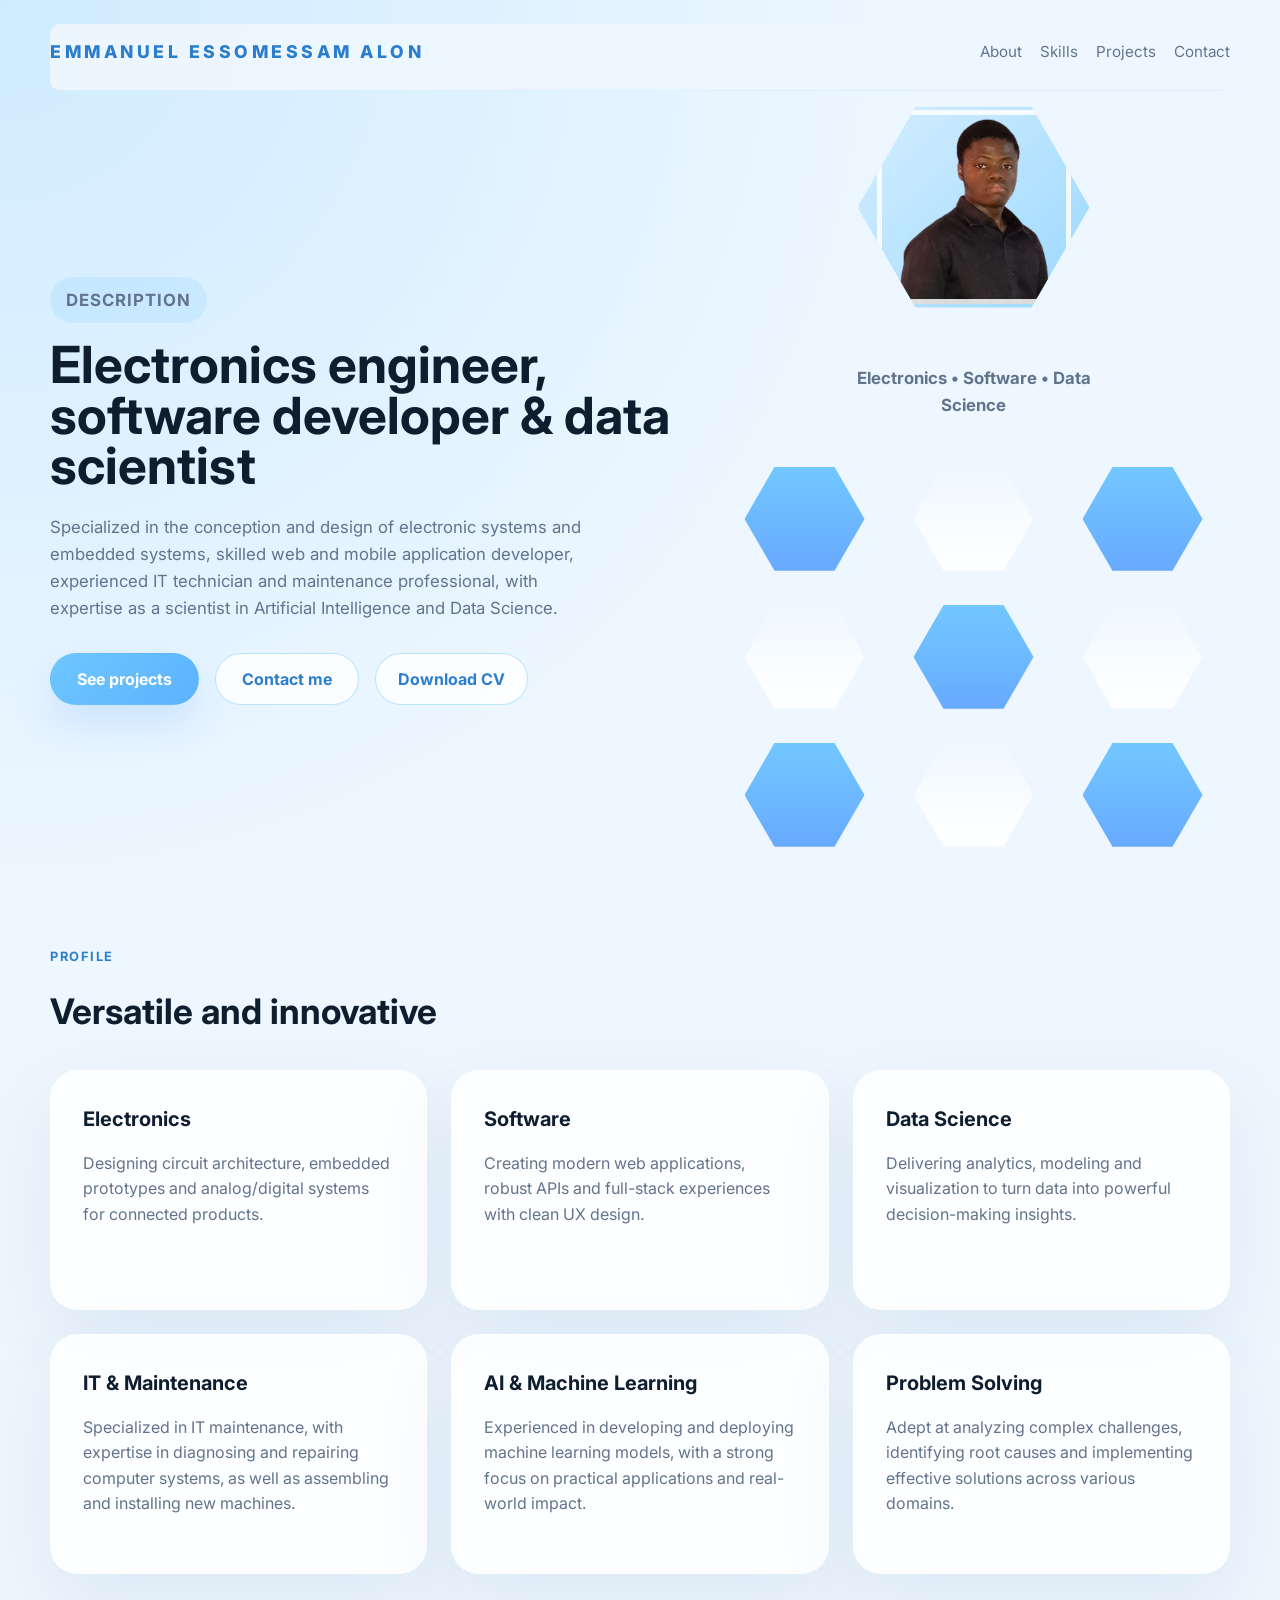
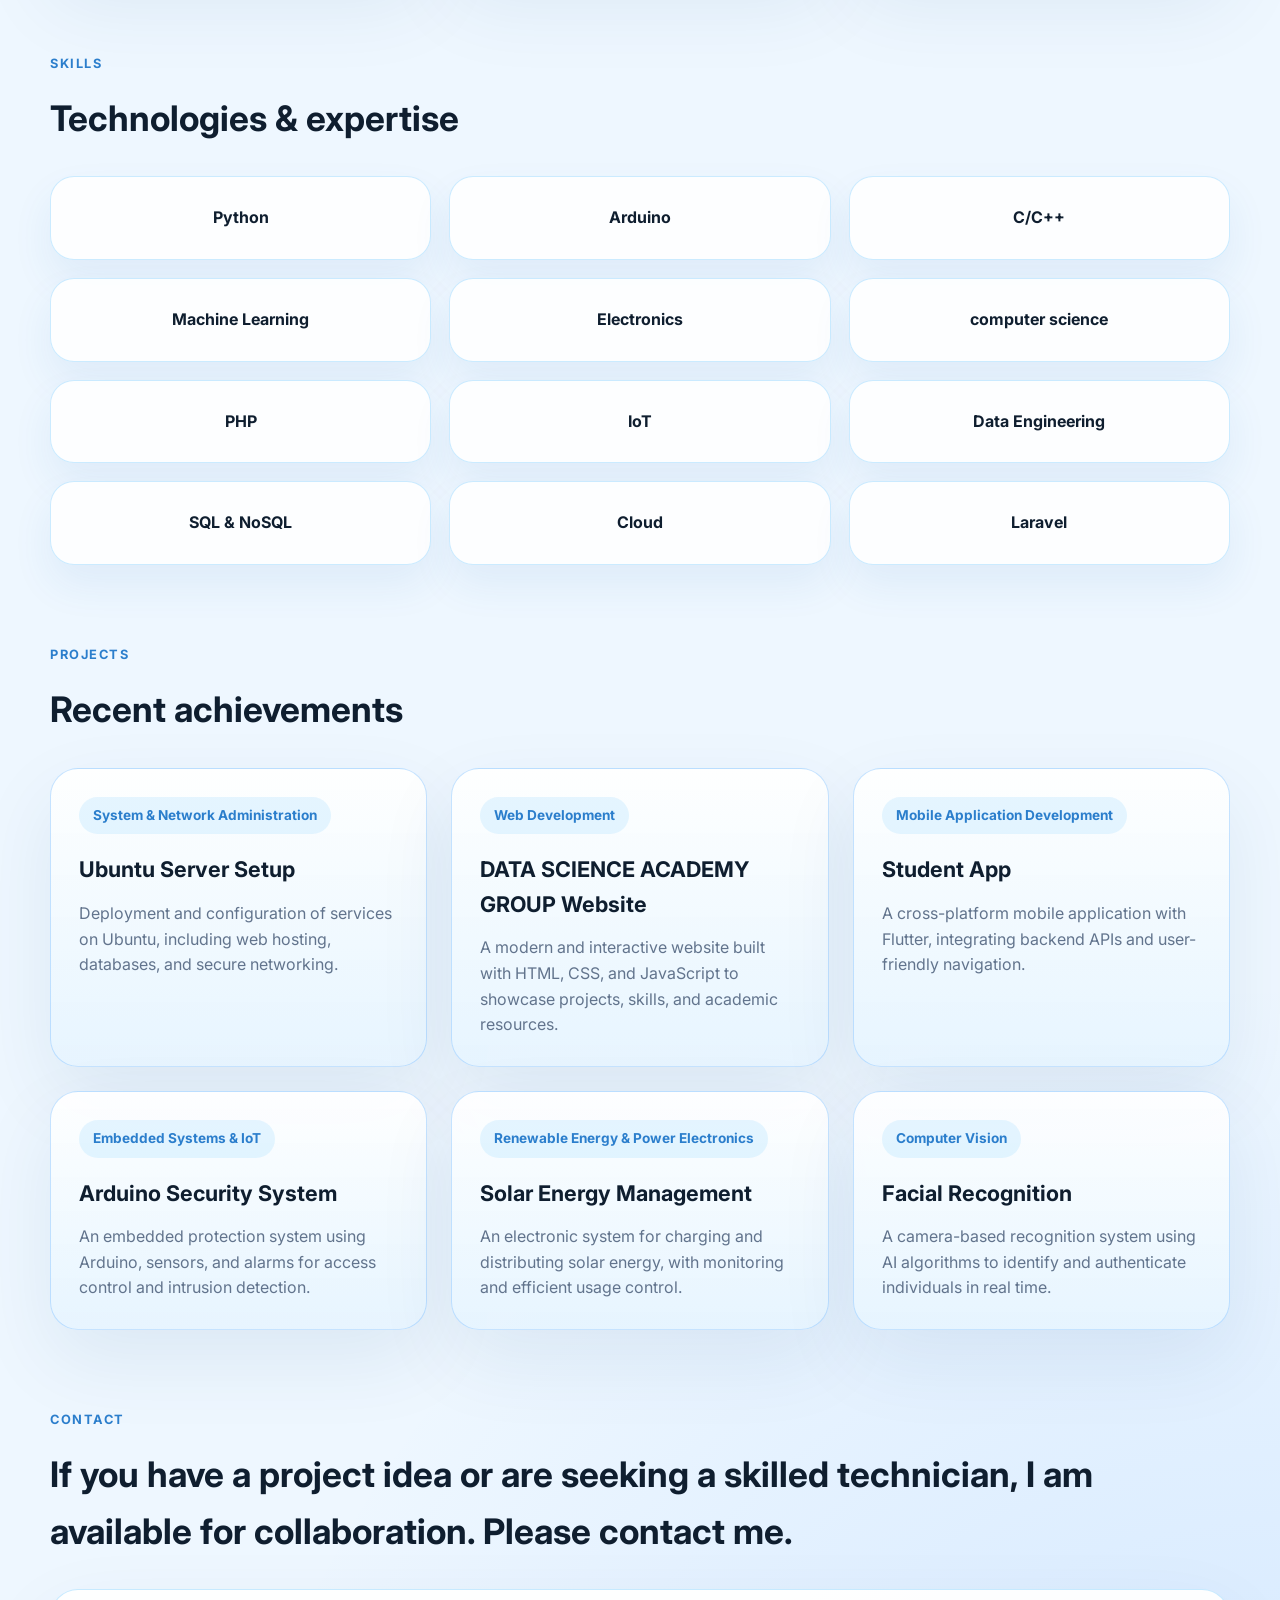
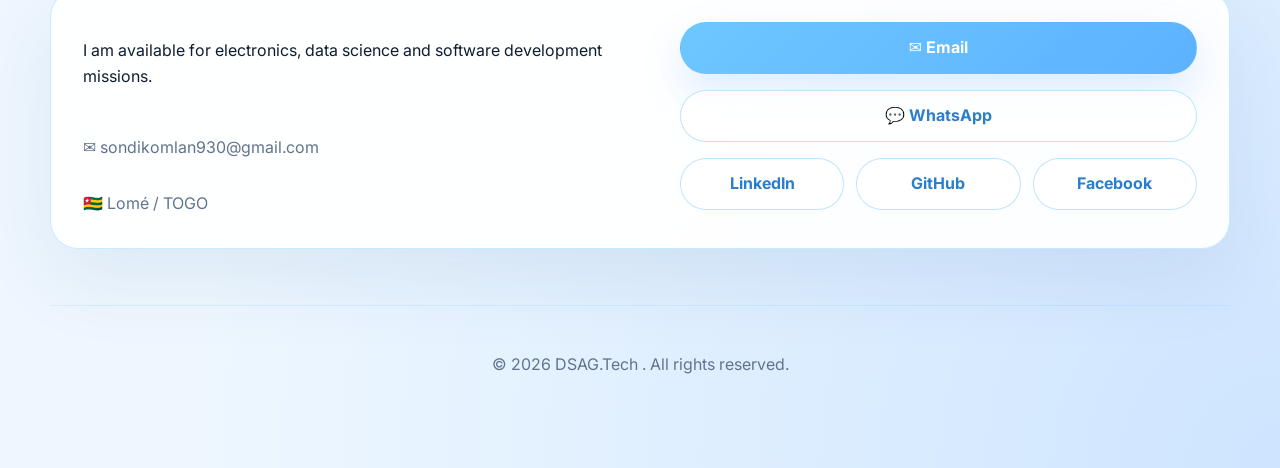
==== index.html @ 9032694a "prmeiere version" ====
<!DOCTYPE html>
<html lang="en">
<head>
  <meta charset="UTF-8" />
  <meta name="viewport" content="width=device-width, initial-scale=1.0" />
  <title>Portfolio — Electronics, Software & Data Science</title>
  <link rel="preconnect" href="https://fonts.googleapis.com" />
  <link rel="preconnect" href="https://fonts.gstatic.com" crossorigin />
  <link href="https://fonts.googleapis.com/css2?family=Inter:wght@400;500;600;700;800&display=swap" rel="stylesheet" />
  <link rel="stylesheet" href="styles.css" />
</head>
<body>
  <div class="page-shell">
    <header class="topbar">
      <div class="brand">Emmanuel Essomessam ALON</div>
      <nav class="nav-links">
        <a href="#about">About</a>
        <a href="#skills">Skills</a>
        <a href="#projects">Projects</a>
        <a href="#contact">Contact</a>
      </nav>
    </header>

    <section class="hero" id="home">
      <div class="hero-copy">
        <p class="eyebrow">DESCRIPTION</p>
        <h1>Electronics engineer, software developer & data scientist</h1>
        <p>Specialized in the conception and design of electronic systems and embedded systems, skilled web and mobile application developer, experienced IT technician and maintenance professional, with expertise as a scientist in Artificial Intelligence and Data Science.</p>
        <div class="hero-actions">
          <a class="button primary" href="#projects">See projects</a>
          <a class="button secondary" href="#contact">Contact me</a>
          <a id="downloadCvBtn" class="button secondary download-btn" href="assets/cv.pdf" download>Download CV</a>
        </div>
      </div>
      <div class="hero-visual">
        <div class="profile-card">
          <div class="profile-hex">
            <div id="profileImage" class="hex-image" style="background-image: url('assets/profile.png');"></div>
          </div>
          <div class="profile-copy">
            <p class="profile-role">Electronics • Software • Data Science</p>
          </div>
        </div>
        <div class="hive-grid">
          <div class="hexagon accent"></div>
          <div class="hexagon"></div>
          <div class="hexagon accent"></div>
          <div class="hexagon"></div>
          <div class="hexagon accent"></div>
          <div class="hexagon"></div>
          <div class="hexagon accent"></div>
          <div class="hexagon"></div>
          <div class="hexagon accent"></div>
        </div>
      </div>
    </section>

    <section class="section cards" id="about">
      <div class="section-head">
        <span class="section-tag">Profile</span>
        <h2>Versatile and innovative</h2>
      </div>
      <div class="card-grid">
        <article class="info-card">
          <h3>Electronics</h3>
          <p>Designing circuit architecture, embedded prototypes and analog/digital systems for connected products.</p>
        </article>
        <article class="info-card">
          <h3>Software</h3>
          <p>Creating modern web applications, robust APIs and full-stack experiences with clean UX design.</p>
        </article>
        <article class="info-card">
          <h3>Data Science</h3>
          <p>Delivering analytics, modeling and visualization to turn data into powerful decision-making insights.</p>
        </article>
        <article class="info-card">
          <h3>IT & Maintenance</h3>
          <p>Specialized in IT maintenance, with expertise in diagnosing and repairing computer systems, as well as assembling and installing new machines.</p>
        </article>
        <article class="info-card">
          <h3>AI & Machine Learning</h3>
          <p>Experienced in developing and deploying machine learning models, with a strong focus on practical applications and real-world impact.</p>
        </article>
        <article class="info-card">
          <h3>Problem Solving</h3>
          <p>Adept at analyzing complex challenges, identifying root causes and implementing effective solutions across various domains.</p>
        </article>
      </div>
    </section>

    <section class="section" id="skills">
      <div class="section-head">
        <span class="section-tag">Skills</span>
        <h2>Technologies & expertise</h2>
      </div>
      <div class="skill-hive">
        <div class="skill-hex">Python</div>
        <div class="skill-hex">Arduino</div>
        <div class="skill-hex">C/C++</div>
        <div class="skill-hex">Machine Learning</div>
        <div class="skill-hex">Electronics</div>
        <div class="skill-hex">computer science</div>
        <div class="skill-hex">PHP</div>
        <div class="skill-hex">IoT</div>
        <div class="skill-hex">Data Engineering</div>
        <div class="skill-hex">SQL & NoSQL</div>
        <div class="skill-hex">Cloud</div>
        <div class="skill-hex">Laravel</div>
      </div>
    </section>

    <section class="section projects" id="projects">
      <div class="section-head">
        <span class="section-tag">Projects</span>
        <h2>Recent achievements</h2>
      </div>
      <div class="project-grid">
  <article class="project-card">
    <span class="project-label">System & Network Administration</span>
    <h3>Ubuntu Server Setup</h3>
    <p>Deployment and configuration of services on Ubuntu, including web hosting, databases, and secure networking.</p>
  </article>

  <article class="project-card">
    <span class="project-label">Web Development</span>
    <h3>DATA SCIENCE ACADEMY GROUP Website</h3>
    <p>A modern and interactive website built with HTML, CSS, and JavaScript to showcase projects, skills, and academic resources.</p>
  </article>

  <article class="project-card">
    <span class="project-label">Mobile Application Development</span>
    <h3>Student App</h3>
    <p>A cross-platform mobile application with Flutter, integrating backend APIs and user-friendly navigation.</p>
  </article>

  <article class="project-card">
    <span class="project-label">Embedded Systems & IoT</span>
    <h3>Arduino Security System</h3>
    <p>An embedded protection system using Arduino, sensors, and alarms for access control and intrusion detection.</p>
  </article>

  <article class="project-card">
    <span class="project-label">Renewable Energy & Power Electronics</span>
    <h3>Solar Energy Management</h3>
    <p>An electronic system for charging and distributing solar energy, with monitoring and efficient usage control.</p>
  </article>

  <article class="project-card">
    <span class="project-label">Computer Vision</span>
    <h3>Facial Recognition</h3>
    <p>A camera-based recognition system using AI algorithms to identify and authenticate individuals in real time.</p>
  </article>
</div>

    </section>

    <section class="section contact" id="contact">
      <div class="section-head">
        <span class="section-tag">Contact</span>
        <h2>If you have a project idea or are seeking a skilled technician, I am available for collaboration. Please contact me.</h2>
      </div>
      <div class="contact-panel">
        <div class="contact-info">
          <p>I am available for electronics, data science and software development missions.</p>
          <p class="contact-detail">✉️ <a href="mailto:sondikomlan930@gmail.com">sondikomlan930@gmail.com</a></p>
          <p class="contact-detail">🇹🇬 Lomé / TOGO</p>
        </div>
        <div class="contact-actions">
          <a class="button primary" href="mailto:sondikomlan930@gmail.com">✉️ Email</a>
          <a class="button secondary" href="https://wa.me/22870389566?text=Bonjour%20Emmanuel%2C%20je%20voudrais%20discuter%20d'un%20projet" target="_blank" rel="noreferrer noopener">💬 WhatsApp</a>
          <div class="social-links">
            <a class="button secondary" href="https://www.linkedin.com/in/komlan-sondi-41ba12397/" target="_blank" rel="noreferrer noopener">LinkedIn</a>
            <a class="button secondary" href="https://github.com/ALON940" target="_blank" rel="noreferrer noopener">GitHub</a>
            <a class="button secondary" href="https://web.facebook.com/profile.php?id=61587472871070" target="_blank" rel="noreferrer noopener">Facebook</a>
          </div>
        </div>
      </div>
    </section>

    <footer class="site-footer">
      <p>&copy; 2026 DSAG.Tech . All rights reserved.</p>
    </footer>
  </div>
  <script src="script.js"></script>
</body>
</html>
---- styles.css ----
:root {
  color-scheme: light;
  --bg: #eef7ff;
  --surface: rgba(255, 255, 255, 0.86);
  --surface-strong: rgba(255, 255, 255, 0.96);
  --text: #0f1e2f;
  --muted: #62748d;
  --accent: #6dc7ff;
  --accent-dark: #2b7ecc;
  --shadow: 0 30px 80px rgba(18, 63, 116, 0.08);
  --radius: 28px;
}

* {
  box-sizing: border-box;
}

html, body {
  margin: 0;
  min-height: 100%;
  font-family: 'Inter', system-ui, sans-serif;
  background: radial-gradient(circle at top left, rgba(109, 199, 255, 0.24), transparent 24%),
              radial-gradient(circle at bottom right, rgba(59, 146, 255, 0.18), transparent 28%),
              var(--bg);
  color: var(--text);
}

body {
  line-height: 1.6;
}

img {
  max-width: 100%;
  display: block;
}

a {
  color: inherit;
  text-decoration: none;
}

.page-shell {
  width: min(1180px, calc(100% - 32px));
  margin: 0 auto;
  padding: 24px 0 64px;
}

.topbar {
  position: sticky;
  top: 0;
  z-index: 20;
  display: flex;
  justify-content: space-between;
  align-items: center;
  gap: 20px;
  padding: 14px 0 24px;
  background: rgba(238, 247, 255, 0.94);
  backdrop-filter: blur(14px);
  border-bottom: 1px solid rgba(109, 199, 255, 0.16);
  border-radius: 10px;
}

.brand {
  font-weight: 800;
  font-size: 1.1rem;
  letter-spacing: 0.2em;
  text-transform: uppercase;
  color: var(--accent-dark);
}

.nav-links {
  display: flex;
  flex-wrap: wrap;
  gap: 18px;
  font-size: 0.95rem;
}

.nav-links a {
  color: var(--muted);
}

.hero {
  display: grid;
  grid-template-columns: 1.1fr 0.9fr;
  gap: 40px;
  align-items: center;
  margin-bottom: 60px;
}

.hero-copy {
  max-width: 620px;
}

.eyebrow {
  display: inline-block;
  margin: 0 0 16px;
  padding: 10px 16px;
  border-radius: 999px;
  background: rgba(109, 199, 255, 0.18);
  color: var(--accent-dark);
  font-weight: 700;
  letter-spacing: 0.06em;
  text-transform: uppercase;
  font-size: 0.8rem;
}

.hero h1 {
  margin: 0;
  font-size: clamp(2.8rem, 4vw, 5rem);
  line-height: 0.98;
}

.hero p {
  max-width: 560px;
  color: var(--muted);
  margin-top: 24px;
  font-size: 1.05rem;
}

.hero-actions {
  display: flex;
  flex-wrap: wrap;
  gap: 16px;
  margin-top: 32px;
}

.button {
  display: inline-flex;
  align-items: center;
  justify-content: center;
  min-height: 52px;
  padding: 0 26px;
  border-radius: 999px;
  border: 1px solid transparent;
  font-weight: 700;
  transition: transform 0.25s ease, box-shadow 0.25s ease, background 0.25s ease;
}

.button:hover {
  transform: translateY(-2px);
}

.primary {
  background: linear-gradient(135deg, var(--accent), #5db2ff);
  color: white;
  box-shadow: 0 18px 40px rgba(72, 150, 255, 0.18);
}

.secondary {
  color: var(--accent-dark);
  background: rgba(255, 255, 255, 0.82);
  border-color: rgba(109, 199, 255, 0.45);
}

.hero-visual {
  position: relative;
  min-height: 520px;
  display: grid;
  grid-template-columns: 1fr;
  gap: 28px;
  align-items: center;
}

.profile-card {
  display: grid;
  gap: 18px;
  justify-items: center;
  text-align: center;
}

.contact-panel {
  display: grid;
  grid-template-columns: 1.1fr 1fr;
  gap: 28px;
  align-items: flex-start;
  padding: 32px;
  border-radius: var(--radius);
  background: rgba(255, 255, 255, 0.94);
  box-shadow: var(--shadow);
  border: 1px solid rgba(109, 199, 255, 0.38);
}

.contact-info {
  display: grid;
  gap: 16px;
}

.contact-actions {
  display: grid;
  gap: 16px;
}

.contact-actions .button {
  width: 100%;
}

.social-links {
  display: grid;
  grid-template-columns: repeat(3, minmax(0, 1fr));
  gap: 12px;
}

.contact-tip {
  margin: 0;
  color: var(--muted);
}

.contact-form {
  display: grid;
  gap: 16px;
}

.contact-form label {
  display: grid;
  gap: 10px;
  font-weight: 600;
  color: var(--text);
}

.contact-form input,
.contact-form textarea {
  width: 100%;
  min-width: 0;
  border: 1px solid rgba(109, 199, 255, 0.35);
  background: rgba(255, 255, 255, 0.95);
  border-radius: 18px;
  padding: 16px 18px;
  color: var(--text);
  font: inherit;
  transition: border-color 0.2s ease, box-shadow 0.2s ease;
}

.contact-form input:focus,
.contact-form textarea:focus {
  outline: none;
  border-color: var(--accent-dark);
  box-shadow: 0 0 0 4px rgba(109, 199, 255, 0.16);
}

.form-status {
  margin: 0;
  color: var(--accent-dark);
  font-size: 0.95rem;
  min-height: 1.4em;
}

.site-footer {
  margin-top: 56px;
  padding: 30px 0 10px;
  border-top: 1px solid rgba(109, 199, 255, 0.2);
  color: var(--muted);
  display: grid;
  gap: 8px;
  text-align: center;
}

/*modifier la taille du profil*/
.profile-hex {
  width: 232px;
  aspect-ratio: 1 / 1;
  background: linear-gradient(135deg, rgba(109, 199, 255, 0.18), rgba(107, 199, 255, 0.65));
  box-shadow: var(--shadow);
  clip-path: polygon(25% 6.7%, 75% 6.7%, 100% 50%, 75% 93.3%, 25% 93.3%, 0% 50%);
  display: grid;
  place-items: center;
  padding: 18px;
  border: 1px solid rgba(255, 255, 255, 0.9);
  position: relative;
}

.hex-image {
  width: 100%;
  height: 100%;
  border-radius: 22px;
  background: radial-gradient(circle at top, rgba(109, 199, 255, 0.85), rgba(57, 116, 212, 0.35));
  background-size: cover;
  background-position: center;
  position: relative;
  border: 5px solid rgba(255, 255, 255, 0.84);
}

.hex-image.image-loaded {
  box-shadow: inset 0 0 0 1px rgba(255, 255, 255, 0.45);
}

.profile-copy {
  max-width: 280px;
}

.profile-role {
  margin: 0;
  font-size: 1rem;
  font-weight: 700;
  color: var(--accent-dark);
}

.profile-meta {
  margin: 10px 0 0;
  color: var(--muted);
  font-size: 0.96rem;
  line-height: 1.5;
}

.hive-grid {
  display: grid;
  grid-template-columns: repeat(3, 1fr);
  gap: 18px;
  justify-items: center;
  align-items: center;
  padding: 12px;
}

.button.secondary.download-btn {
  padding-left: 22px;
  padding-right: 22px;
}

.hexagon {
  width: 120px;
  aspect-ratio: 1 / 1;
  background: rgba(255, 255, 255, 0.88);
  box-shadow: var(--shadow);
  clip-path: polygon(25% 6.7%, 75% 6.7%, 100% 50%, 75% 93.3%, 25% 93.3%, 0% 50%);
  position: relative;
  transition: transform 0.3s ease, background 0.3s ease;
}

.hexagon::before {
  content: '';
  position: absolute;
  inset: 0;
  background: linear-gradient(180deg, rgba(109, 199, 255, 0.12), transparent 75%);
  border-radius: 24px;
}

.hexagon.accent {
  background: linear-gradient(180deg, rgba(109, 199, 255, 0.95), rgba(80, 154, 255, 0.86));
}

.hexagon:hover {
  transform: translateY(-10px);
}

.section {
  margin-top: 80px;
}

.section-head {
  display: grid;
  gap: 16px;
  margin-bottom: 30px;
}

.section-tag {
  color: var(--accent-dark);
  font-weight: 700;
  text-transform: uppercase;
  letter-spacing: 0.12em;
  font-size: 0.8rem;
}

.section h2 {
  margin: 0;
  font-size: clamp(2rem, 2.75vw, 3rem);
}

.cards .card-grid {
  display: grid;
  grid-template-columns: repeat(3, minmax(240px, 1fr));
  gap: 24px;
}

.info-card {
  padding: 32px;
  border-radius: var(--radius);
  background: var(--surface);
  box-shadow: var(--shadow);
  border: 1px solid rgba(255, 255, 255, 0.66);
  min-height: 240px;
}

.info-card h3 {
  margin: 0 0 16px;
  font-size: 1.25rem;
}

.info-card p {
  margin: 0;
  color: var(--muted);
}

.skill-hive {
  display: grid;
  grid-template-columns: repeat(3, minmax(110px, 1fr));
  gap: 18px;
}

.skill-hex {
  padding: 28px 16px;
  border-radius: 24px;
  background: rgba(255, 255, 255, 0.88);
  border: 1px solid rgba(109, 199, 255, 0.35);
  text-align: center;
  font-weight: 700;
  box-shadow: 0 20px 40px rgba(39, 98, 180, 0.08);
}

.project-grid {
  display: grid;
  grid-template-columns: repeat(3, minmax(260px, 1fr));
  gap: 24px;
}

.project-card {
  padding: 28px;
  border-radius: var(--radius);
  background: linear-gradient(180deg, rgba(255, 255, 255, 0.92), rgba(230, 244, 255, 0.95));
  box-shadow: var(--shadow);
  border: 1px solid rgba(142, 200, 255, 0.5);
}

.project-label {
  display: inline-flex;
  padding: 8px 14px;
  border-radius: 999px;
  background: rgba(109, 199, 255, 0.16);
  color: var(--accent-dark);
  font-size: 0.85rem;
  font-weight: 700;
  margin-bottom: 18px;
}

.project-card h3 {
  margin: 0 0 14px;
  font-size: 1.35rem;
}

.project-card p {
  margin: 0;
  color: var(--muted);
}

.contact-detail {
  margin: 14px 0 0;
  color: var(--muted);
}

@media (max-width: 980px) {
  .hero {
    grid-template-columns: 1fr;
  }

  .hero-visual {
    min-height: 320px;
  }

  .cards .card-grid,
  .project-grid,
  .skill-hive {
    grid-template-columns: 1fr 1fr;
  }

  .contact-panel {
    grid-template-columns: 1fr;
    text-align: center;
  }

  .contact-cta {
    justify-content: center;
  }
}

@media (max-width: 640px) {
  .page-shell {
    width: min(100%, calc(100% - 24px));
    padding: 16px 0 48px;
  }

  .topbar {
    flex-direction: column;
    align-items: flex-start;
  }

  .nav-links {
    width: 100%;
    justify-content: space-between;
  }

  .info-card,
  .project-card,
  .skill-hex,
  .contact-panel {
    padding: 24px;
  }

  .cards .card-grid,
  .project-grid,
  .skill-hive {
    grid-template-columns: 1fr;
  }

  .hero h1 {
    font-size: 2.5rem;
  }
}
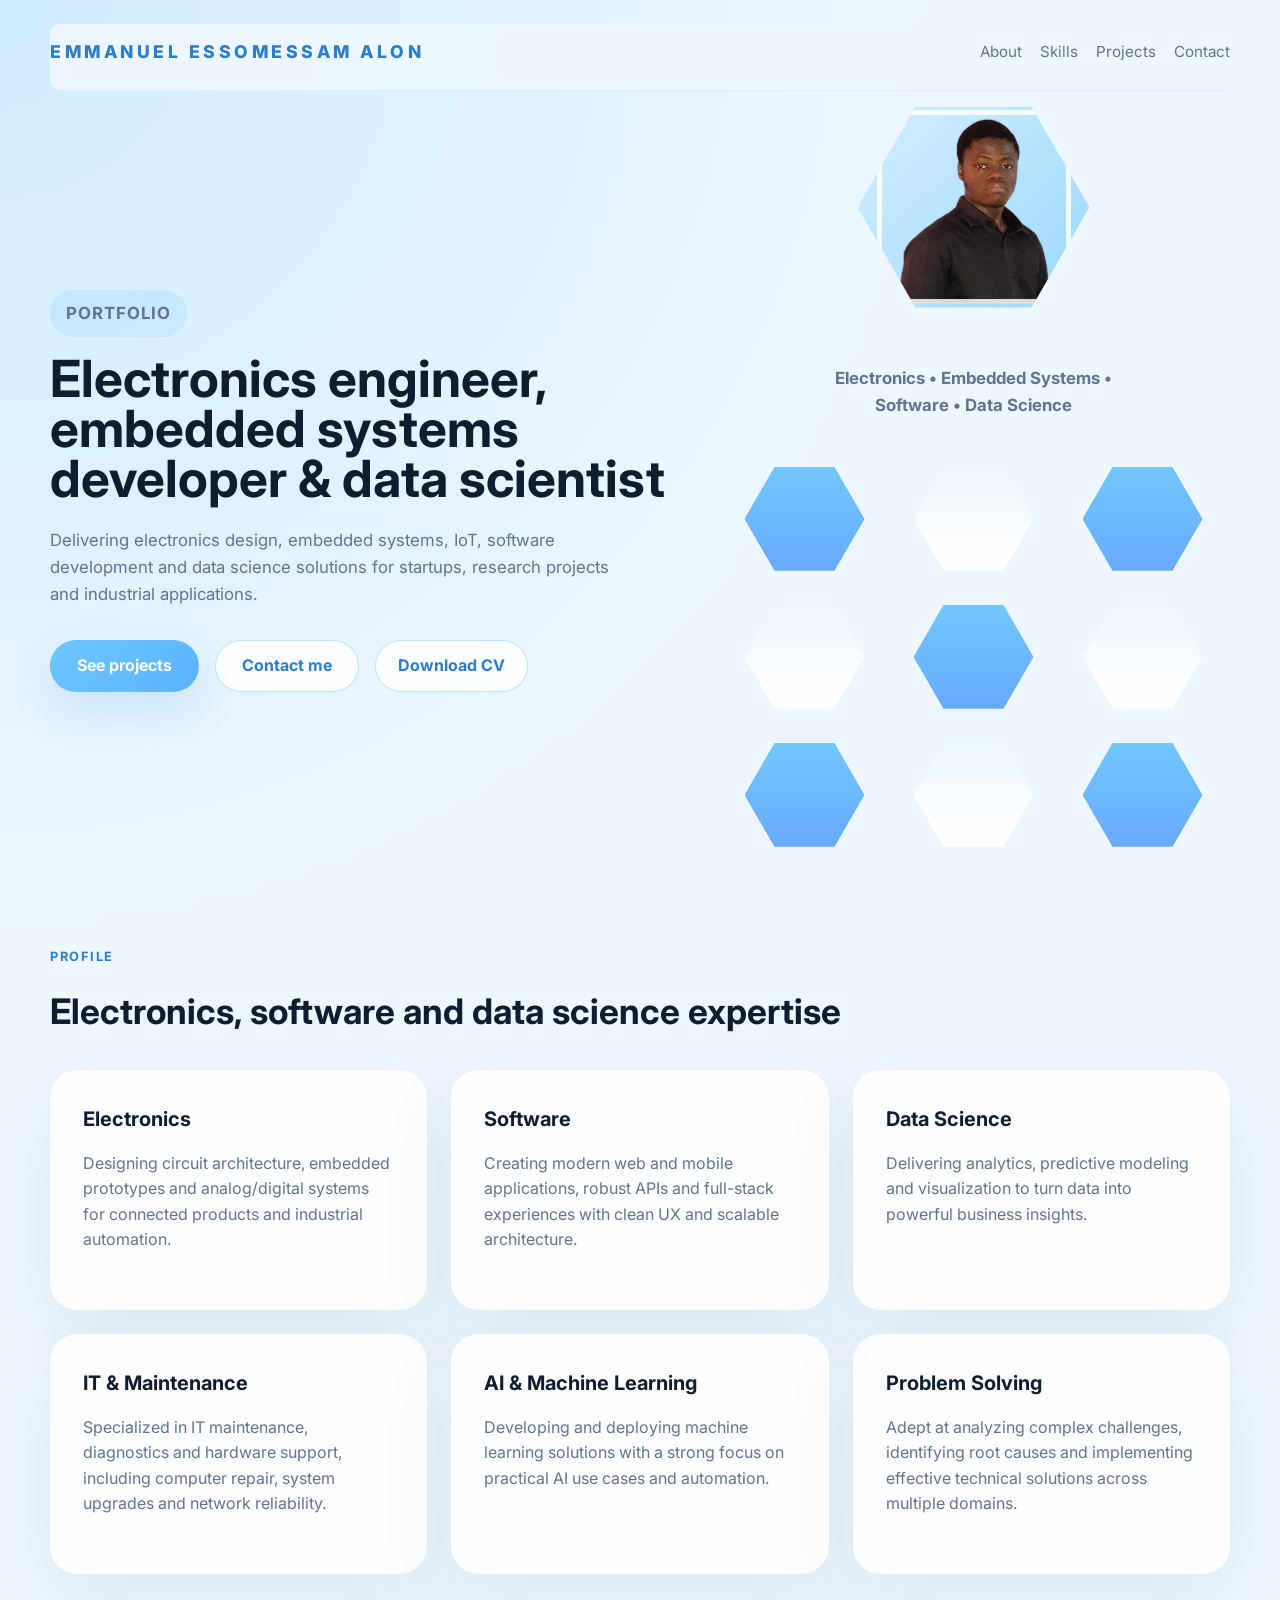
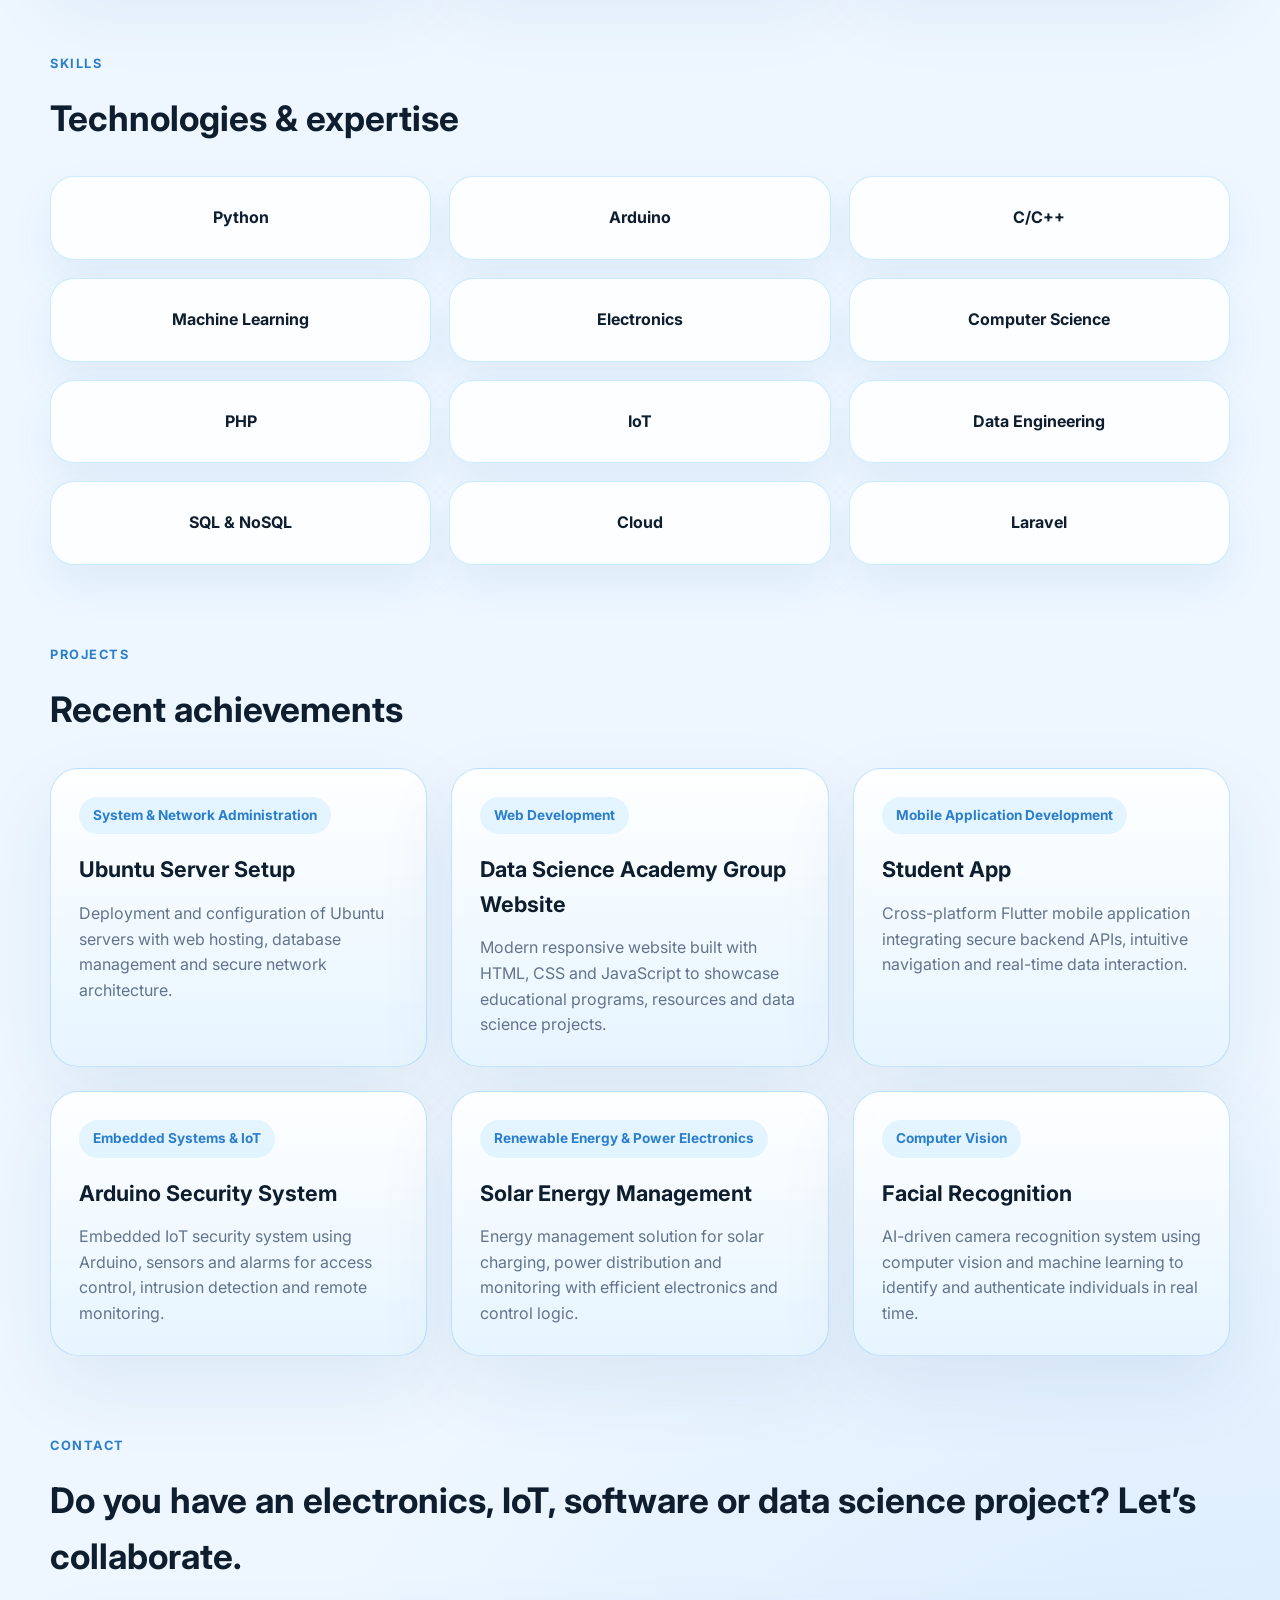
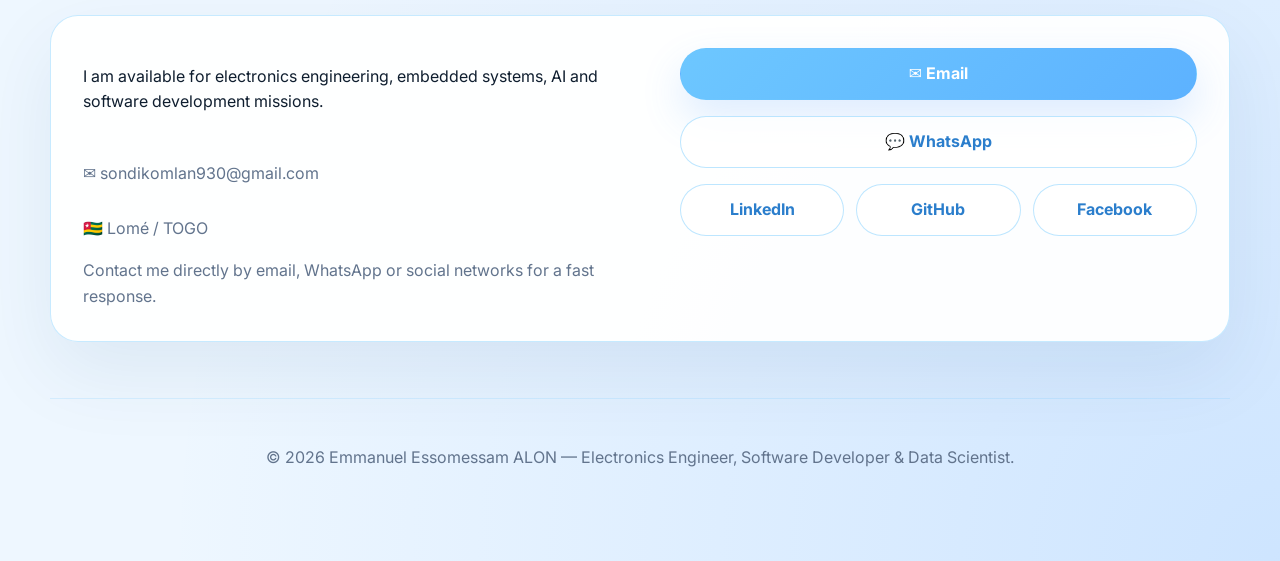
==== commit ca111edf: "version_2" ====
--- a/index.html
+++ b/index.html
@@ -3,7 +3,9 @@
 <head>
   <meta charset="UTF-8" />
   <meta name="viewport" content="width=device-width, initial-scale=1.0" />
-  <title>Portfolio — Electronics, Software & Data Science</title>
+  <meta name="description" content="Portfolio of Emmanuel Essomessam ALON — electronics engineer, embedded systems and IoT developer, software engineer and data scientist delivering web, mobile and AI solutions." />
+  <meta name="author" content="Emmanuel Essomessam ALON" />
+  <title>Portfolio — Electronics Engineer, Embedded Systems, Software & Data Science</title>
   <link rel="preconnect" href="https://fonts.googleapis.com" />
   <link rel="preconnect" href="https://fonts.gstatic.com" crossorigin />
   <link href="https://fonts.googleapis.com/css2?family=Inter:wght@400;500;600;700;800&display=swap" rel="stylesheet" />
@@ -23,9 +25,9 @@
 
     <section class="hero" id="home">
       <div class="hero-copy">
-        <p class="eyebrow">DESCRIPTION</p>
-        <h1>Electronics engineer, software developer & data scientist</h1>
-        <p>Specialized in the conception and design of electronic systems and embedded systems, skilled web and mobile application developer, experienced IT technician and maintenance professional, with expertise as a scientist in Artificial Intelligence and Data Science.</p>
+        <p class="eyebrow">Portfolio</p>
+        <h1>Electronics engineer, embedded systems developer & data scientist</h1>
+        <p>Delivering electronics design, embedded systems, IoT, software development and data science solutions for startups, research projects and industrial applications.</p>
         <div class="hero-actions">
           <a class="button primary" href="#projects">See projects</a>
           <a class="button secondary" href="#contact">Contact me</a>
@@ -38,7 +40,7 @@
             <div id="profileImage" class="hex-image" style="background-image: url('assets/profile.png');"></div>
           </div>
           <div class="profile-copy">
-            <p class="profile-role">Electronics • Software • Data Science</p>
+            <p class="profile-role">Electronics • Embedded Systems • Software • Data Science</p>
           </div>
         </div>
         <div class="hive-grid">
@@ -58,32 +60,32 @@
     <section class="section cards" id="about">
       <div class="section-head">
         <span class="section-tag">Profile</span>
-        <h2>Versatile and innovative</h2>
+        <h2>Electronics, software and data science expertise</h2>
       </div>
       <div class="card-grid">
         <article class="info-card">
           <h3>Electronics</h3>
-          <p>Designing circuit architecture, embedded prototypes and analog/digital systems for connected products.</p>
+          <p>Designing circuit architecture, embedded prototypes and analog/digital systems for connected products and industrial automation.</p>
         </article>
         <article class="info-card">
           <h3>Software</h3>
-          <p>Creating modern web applications, robust APIs and full-stack experiences with clean UX design.</p>
+          <p>Creating modern web and mobile applications, robust APIs and full-stack experiences with clean UX and scalable architecture.</p>
         </article>
         <article class="info-card">
           <h3>Data Science</h3>
-          <p>Delivering analytics, modeling and visualization to turn data into powerful decision-making insights.</p>
+          <p>Delivering analytics, predictive modeling and visualization to turn data into powerful business insights.</p>
         </article>
         <article class="info-card">
           <h3>IT & Maintenance</h3>
-          <p>Specialized in IT maintenance, with expertise in diagnosing and repairing computer systems, as well as assembling and installing new machines.</p>
+          <p>Specialized in IT maintenance, diagnostics and hardware support, including computer repair, system upgrades and network reliability.</p>
         </article>
         <article class="info-card">
           <h3>AI & Machine Learning</h3>
-          <p>Experienced in developing and deploying machine learning models, with a strong focus on practical applications and real-world impact.</p>
+          <p>Developing and deploying machine learning solutions with a strong focus on practical AI use cases and automation.</p>
         </article>
         <article class="info-card">
           <h3>Problem Solving</h3>
-          <p>Adept at analyzing complex challenges, identifying root causes and implementing effective solutions across various domains.</p>
+          <p>Adept at analyzing complex challenges, identifying root causes and implementing effective technical solutions across multiple domains.</p>
         </article>
       </div>
     </section>
@@ -99,7 +101,7 @@
         <div class="skill-hex">C/C++</div>
         <div class="skill-hex">Machine Learning</div>
         <div class="skill-hex">Electronics</div>
-        <div class="skill-hex">computer science</div>
+        <div class="skill-hex">Computer Science</div>
         <div class="skill-hex">PHP</div>
         <div class="skill-hex">IoT</div>
         <div class="skill-hex">Data Engineering</div>
@@ -118,37 +120,37 @@
   <article class="project-card">
     <span class="project-label">System & Network Administration</span>
     <h3>Ubuntu Server Setup</h3>
-    <p>Deployment and configuration of services on Ubuntu, including web hosting, databases, and secure networking.</p>
+    <p>Deployment and configuration of Ubuntu servers with web hosting, database management and secure network architecture.</p>
   </article>
 
   <article class="project-card">
     <span class="project-label">Web Development</span>
-    <h3>DATA SCIENCE ACADEMY GROUP Website</h3>
-    <p>A modern and interactive website built with HTML, CSS, and JavaScript to showcase projects, skills, and academic resources.</p>
+    <h3>Data Science Academy Group Website</h3>
+    <p>Modern responsive website built with HTML, CSS and JavaScript to showcase educational programs, resources and data science projects.</p>
   </article>
 
   <article class="project-card">
     <span class="project-label">Mobile Application Development</span>
     <h3>Student App</h3>
-    <p>A cross-platform mobile application with Flutter, integrating backend APIs and user-friendly navigation.</p>
+    <p>Cross-platform Flutter mobile application integrating secure backend APIs, intuitive navigation and real-time data interaction.</p>
   </article>
 
   <article class="project-card">
     <span class="project-label">Embedded Systems & IoT</span>
     <h3>Arduino Security System</h3>
-    <p>An embedded protection system using Arduino, sensors, and alarms for access control and intrusion detection.</p>
+    <p>Embedded IoT security system using Arduino, sensors and alarms for access control, intrusion detection and remote monitoring.</p>
   </article>
 
   <article class="project-card">
     <span class="project-label">Renewable Energy & Power Electronics</span>
     <h3>Solar Energy Management</h3>
-    <p>An electronic system for charging and distributing solar energy, with monitoring and efficient usage control.</p>
+    <p>Energy management solution for solar charging, power distribution and monitoring with efficient electronics and control logic.</p>
   </article>
 
   <article class="project-card">
     <span class="project-label">Computer Vision</span>
     <h3>Facial Recognition</h3>
-    <p>A camera-based recognition system using AI algorithms to identify and authenticate individuals in real time.</p>
+    <p>AI-driven camera recognition system using computer vision and machine learning to identify and authenticate individuals in real time.</p>
   </article>
 </div>
 
@@ -157,13 +159,14 @@
     <section class="section contact" id="contact">
       <div class="section-head">
         <span class="section-tag">Contact</span>
-        <h2>If you have a project idea or are seeking a skilled technician, I am available for collaboration. Please contact me.</h2>
+        <h2>Do you have an electronics, IoT, software or data science project? Let’s collaborate.</h2>
       </div>
       <div class="contact-panel">
         <div class="contact-info">
-          <p>I am available for electronics, data science and software development missions.</p>
+          <p>I am available for electronics engineering, embedded systems, AI and software development missions.</p>
           <p class="contact-detail">✉️ <a href="mailto:sondikomlan930@gmail.com">sondikomlan930@gmail.com</a></p>
           <p class="contact-detail">🇹🇬 Lomé / TOGO</p>
+          <p class="contact-tip">Contact me directly by email, WhatsApp or social networks for a fast response.</p>
         </div>
         <div class="contact-actions">
           <a class="button primary" href="mailto:sondikomlan930@gmail.com">✉️ Email</a>
@@ -178,7 +181,7 @@
     </section>
 
     <footer class="site-footer">
-      <p>&copy; 2026 DSAG.Tech . All rights reserved.</p>
+      <p>© 2026 Emmanuel Essomessam ALON — Electronics Engineer, Software Developer & Data Scientist.</p>
     </footer>
   </div>
   <script src="script.js"></script>
